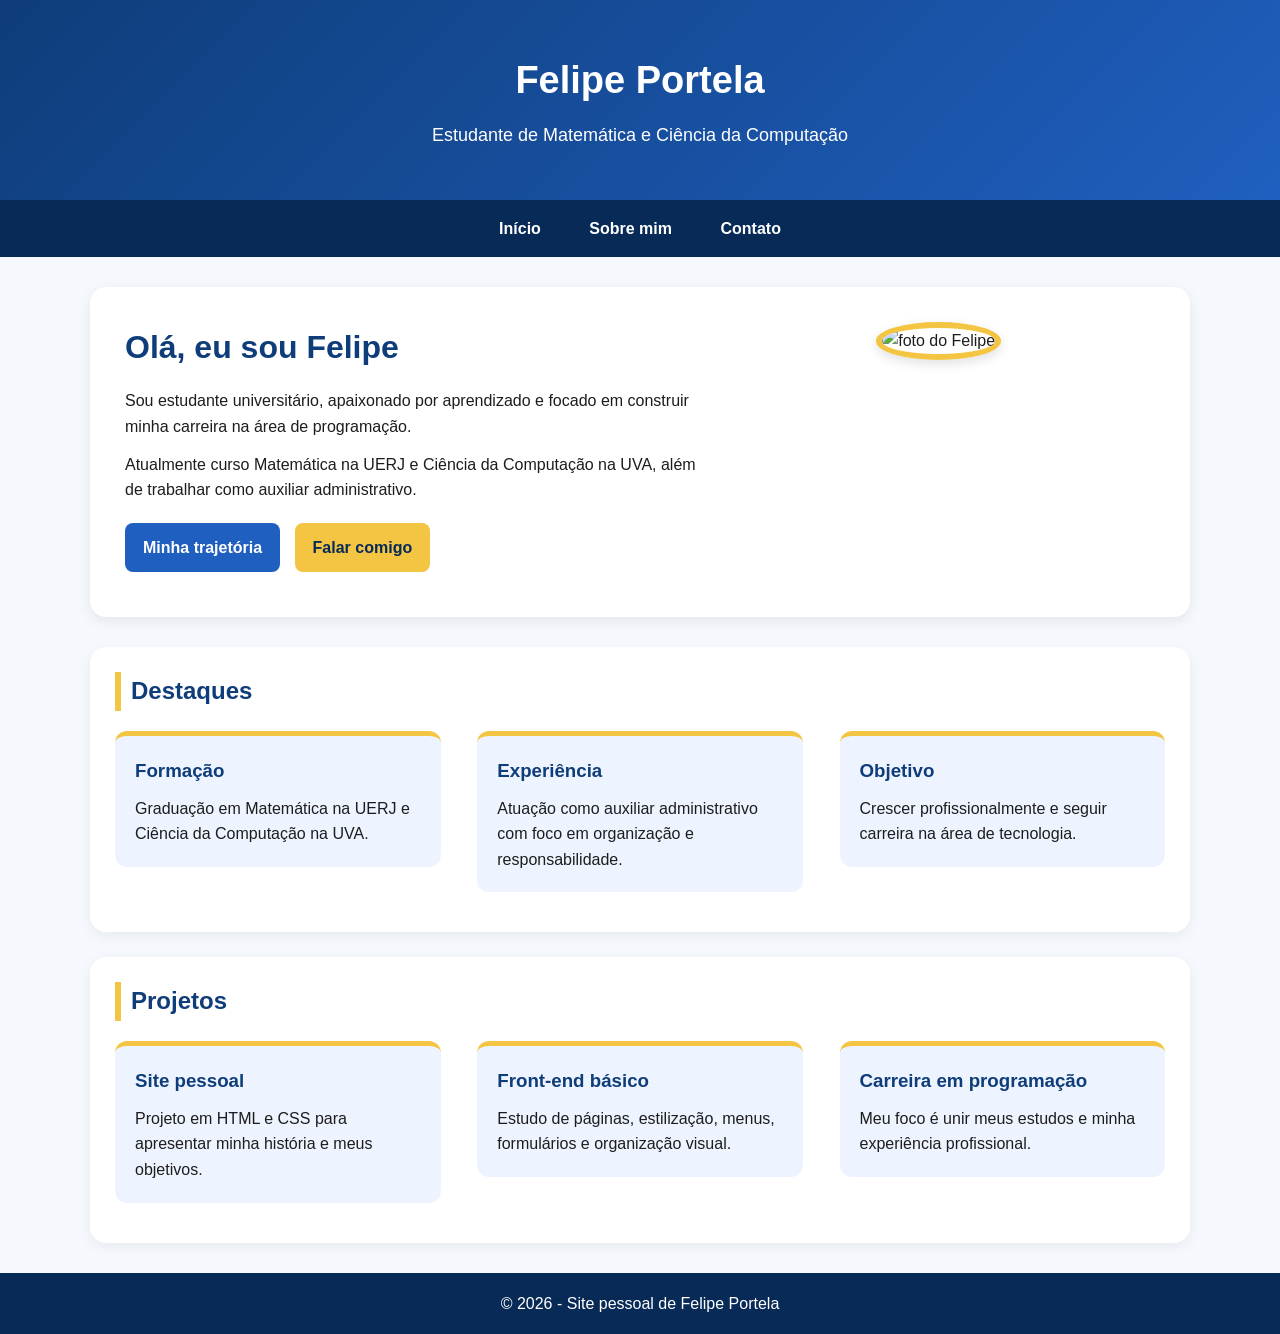
==== index.html @ 4cba3f90 "Add files via upload" ====
<!DOCTYPE html>
<html lang="pt-BR">
<head>
    <meta charset="UTF-8">
    <meta name="viewport" content="width=device-width, initial-scale=1.0">
    <title>Felipe Portela | Início</title>
    <link rel="stylesheet" href="style.css">
</head>
<body>

    <header class="topo">
        <div class="container">
            <h1>Felipe Portela</h1>
            <p>Estudante de Matemática e Ciência da Computação</p>
        </div>
    </header>

    <nav class="menu-area">
        <div class="container">
            <ul class="menu">
                <li><a href="index.html">Início</a></li>
                <li><a href="sobre.html">Sobre mim</a></li>
                <li><a href="contato.html">Contato</a></li>
            </ul>
        </div>
    </nav>

    <main class="container">

        <section class="hero">
            <div class="hero-texto">
                <h2>Olá, eu sou Felipe</h2>
                <p>
                    Sou estudante universitário, apaixonado por aprendizado e focado
                    em construir minha carreira na área de programação.
                </p>
                <p>
                    Atualmente curso Matemática na UERJ e Ciência da Computação na UVA,
                    além de trabalhar como auxiliar administrativo.
                </p>

                <div class="botoes">
                    <a href="sobre.html" class="botao">Minha trajetória</a>
                    <a href="contato.html" class="botao botao-amarelo">Falar comigo</a>
                </div>
            </div>

            <div class="hero-imagem">
                <img src="img/perfil.png" alt="foto do Felipe">
            </div>
        </section>

        <section class="bloco">
            <h2>Destaques</h2>

            <div class="cards">
                <article class="card">
                    <h3>Formação</h3>
                    <p>Graduação em Matemática na UERJ e Ciência da Computação na UVA.</p>
                </article>

                <article class="card">
                    <h3>Experiência</h3>
                    <p>Atuação como auxiliar administrativo com foco em organização e responsabilidade.</p>
                </article>

                <article class="card">
                    <h3>Objetivo</h3>
                    <p>Crescer profissionalmente e seguir carreira na área de tecnologia.</p>
                </article>
            </div>
        </section>

        <section class="bloco">
            <h2>Projetos</h2>

            <div class="cards">
                <article class="card">
                    <h3>Site pessoal</h3>
                    <p>Projeto em HTML e CSS para apresentar minha história e meus objetivos.</p>
                </article>

                <article class="card">
                    <h3>Front-end básico</h3>
                    <p>Estudo de páginas, estilização, menus, formulários e organização visual.</p>
                </article>

                <article class="card">
                    <h3>Carreira em programação</h3>
                    <p>Meu foco é unir meus estudos e minha experiência profissional.</p>
                </article>
            </div>
        </section>

    </main>

    <footer>
        <p>© 2026 - Site pessoal de Felipe Portela</p>
    </footer>

</body>
</html>
---- style.css ----
* {
    margin: 0;
    padding: 0;
    box-sizing: border-box;
}

body {
    font-family: Arial, sans-serif;
    background-color: #f5f8fc;
    color: #1d1d1d;
    line-height: 1.6;
}

.container {
    width: 90%;
    max-width: 1100px;
    margin: 0 auto;
}

.topo {
    background: linear-gradient(135deg, #0f3d7a, #1f5fbf);
    color: white;
    text-align: center;
    padding: 50px 20px;
}

.topo h1 {
    font-size: 38px;
    margin-bottom: 10px;
}

.topo p {
    font-size: 18px;
}

.menu-area {
    background-color: #082a57;
}

.menu {
    list-style: none;
    text-align: center;
}

.menu li {
    display: inline-block;
}

.menu li a {
    display: block;
    color: white;
    text-decoration: none;
    padding: 16px 22px;
    font-weight: bold;
}

.menu li a:hover {
    background-color: #f4c542;
    color: #082a57;
}

.hero {
    background-color: white;
    margin: 30px 0;
    padding: 35px;
    border-radius: 16px;
    box-shadow: 0 4px 14px rgba(0, 0, 0, 0.08);
    overflow: hidden;
}

.hero-texto {
    width: 58%;
    float: left;
    padding-right: 20px;
}

.hero-texto h2 {
    font-size: 32px;
    color: #0f3d7a;
    margin-bottom: 15px;
}

.hero-texto p {
    margin-bottom: 12px;
}

.hero-imagem {
    width: 42%;
    float: left;
    text-align: center;
}

.hero-imagem img {
    width: 240px;
    height: 240px;
    object-fit: cover;
    border-radius: 50%;
    border: 6px solid #f4c542;
    box-shadow: 0 4px 12px rgba(0, 0, 0, 0.12);
}

.hero::after {
    content: "";
    display: block;
    clear: both;
}

.botoes {
    margin-top: 20px;
}

.botao {
    display: inline-block;
    background-color: #1f5fbf;
    color: white;
    text-decoration: none;
    padding: 12px 18px;
    border-radius: 8px;
    margin-right: 10px;
    margin-bottom: 10px;
    font-weight: bold;
}

.botao:hover {
    background-color: #0f3d7a;
}

.botao-amarelo {
    background-color: #f4c542;
    color: #082a57;
}

.botao-amarelo:hover {
    background-color: #ddb02f;
}

.bloco {
    background-color: white;
    margin-bottom: 25px;
    padding: 25px;
    border-radius: 16px;
    box-shadow: 0 4px 14px rgba(0, 0, 0, 0.06);
}

.bloco h2 {
    color: #0f3d7a;
    margin-bottom: 20px;
    border-left: 6px solid #f4c542;
    padding-left: 10px;
}

.cards {
    overflow: hidden;
}

.card {
    width: 31%;
    float: left;
    background-color: #eef4ff;
    padding: 20px;
    border-radius: 12px;
    margin-right: 3.5%;
    margin-bottom: 15px;
    border-top: 5px solid #f4c542;
}

.card:last-child {
    margin-right: 0;
}

.card h3 {
    color: #0f3d7a;
    margin-bottom: 10px;
}

.bloco::after,
.cards::after {
    content: "";
    display: block;
    clear: both;
}

label {
    display: block;
    margin-top: 12px;
    margin-bottom: 6px;
    font-weight: bold;
    color: #0f3d7a;
}

input,
textarea {
    width: 100%;
    padding: 12px;
    border: 1px solid #c9d5e6;
    border-radius: 8px;
    font-size: 14px;
    background-color: #fcfdff;
}

input:focus,
textarea:focus {
    outline: none;
    border: 1px solid #1f5fbf;
}

button {
    margin-top: 15px;
    padding: 12px 20px;
    background-color: #1f5fbf;
    color: white;
    border: none;
    border-radius: 8px;
    cursor: pointer;
    font-weight: bold;
}

button:hover {
    background-color: #0f3d7a;
}

footer {
    background-color: #082a57;
    color: white;
    text-align: center;
    padding: 18px;
    margin-top: 30px;
}

/* Responsividade */
@media (max-width: 900px) {
    .hero-texto,
    .hero-imagem,
    .card {
        width: 100%;
        float: none;
        margin-right: 0;
    }

    .hero-texto {
        padding-right: 0;
        margin-bottom: 20px;
        text-align: center;
    }

    .hero-imagem {
        margin-bottom: 10px;
    }

    .menu li {
        display: block;
    }

    .menu li a {
        border-top: 1px solid rgba(255, 255, 255, 0.15);
    }
}
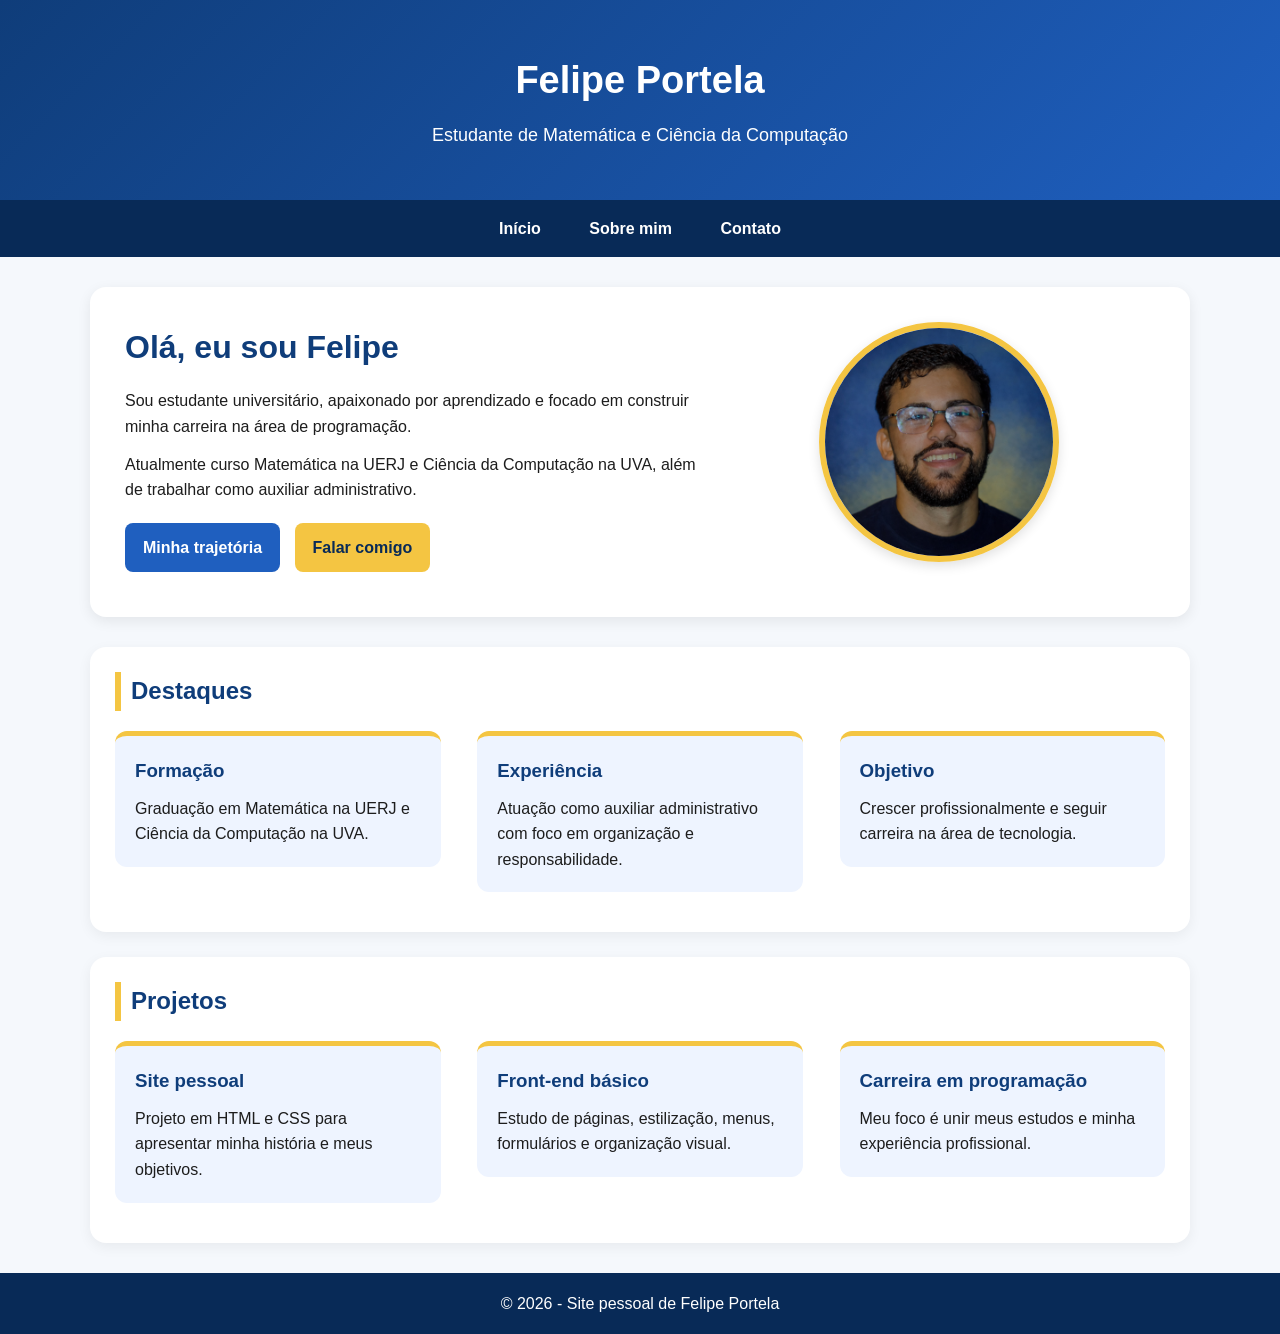
==== commit d335fac9: "Fix HTML structure and formatting" ====
--- a/index.html
+++ b/index.html
@@ -46,7 +46,7 @@
             </div>
 
             <div class="hero-imagem">
-                <img src="img/perfil.png" alt="foto do Felipe">
+                <img src="perfil.png" alt="foto do Felipe">
             </div>
         </section>
 
@@ -99,4 +99,4 @@
     </footer>
 
 </body>
-</html>+</html>
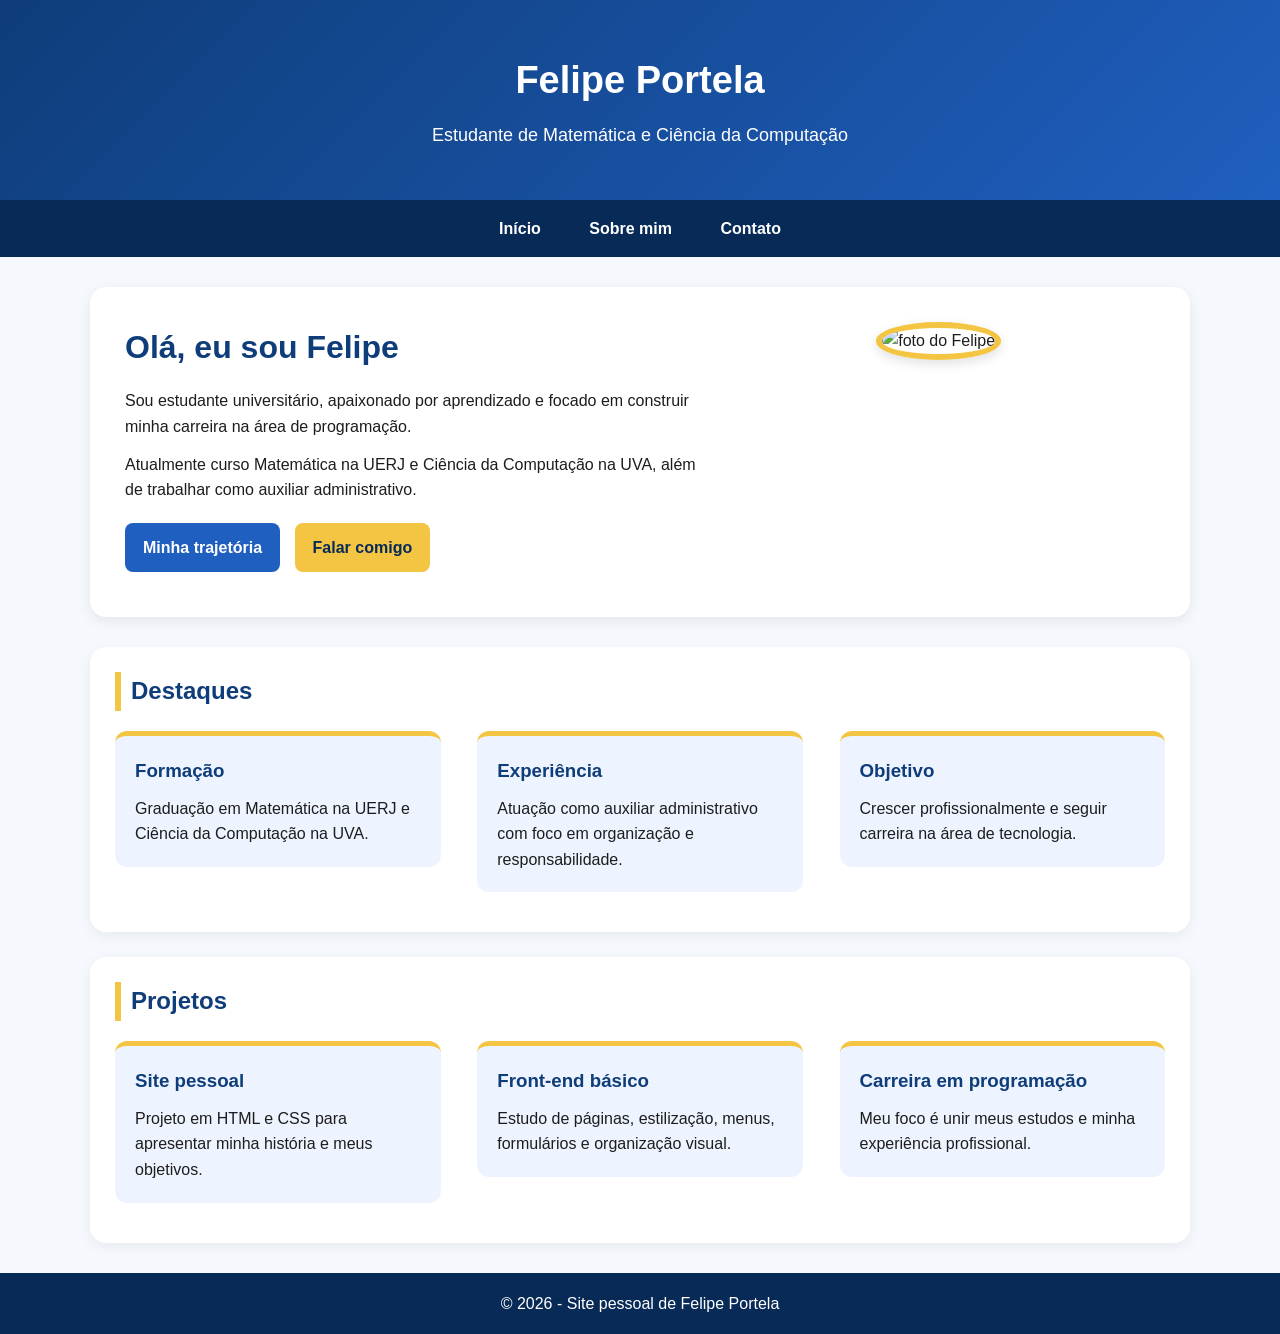
==== commit 477b8d6e: "Fix HTML structure and formatting" ====
--- a/index.html
+++ b/index.html
@@ -46,7 +46,7 @@
             </div>
 
             <div class="hero-imagem">
-                <img src="perfil.png" alt="foto do Felipe">
+                <img src="Meu-primeiro-site./perfil.png" alt="foto do Felipe">
             </div>
         </section>
 
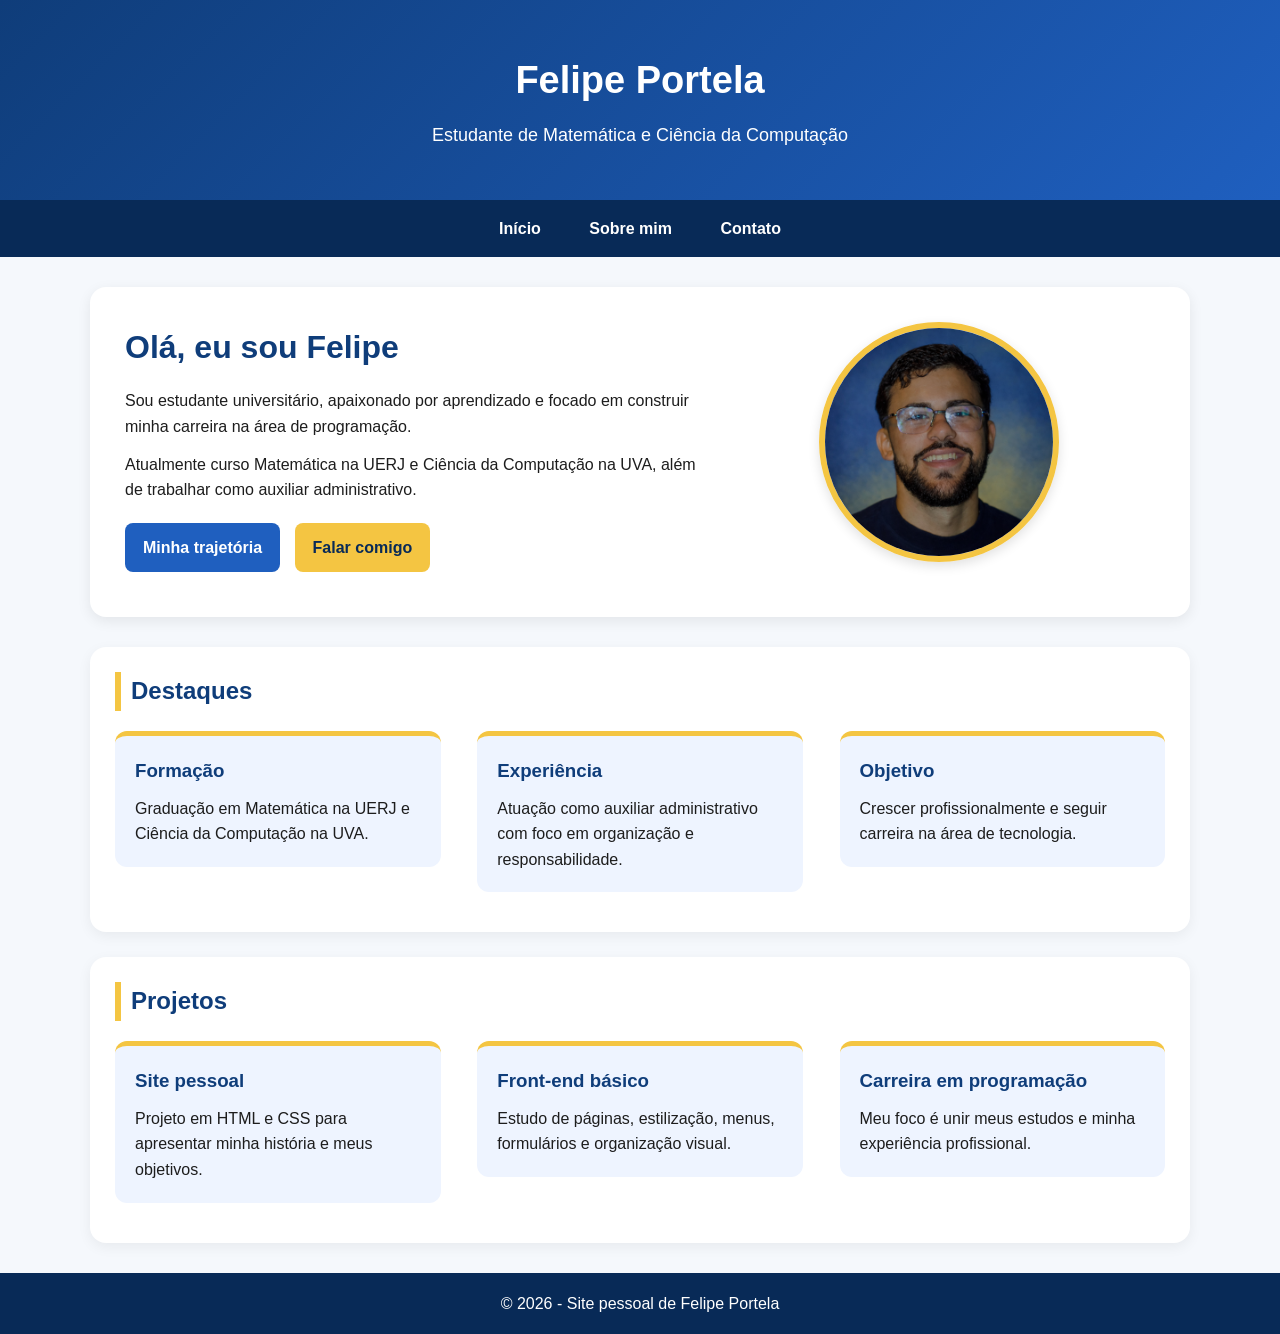
==== commit 244e580f: "Fix HTML structure and update image source" ====
--- a/index.html
+++ b/index.html
@@ -46,7 +46,7 @@
             </div>
 
             <div class="hero-imagem">
-                <img src="Meu-primeiro-site./perfil.png" alt="foto do Felipe">
+                <img src="perfil.png" alt="foto do Felipe">
             </div>
         </section>
 
